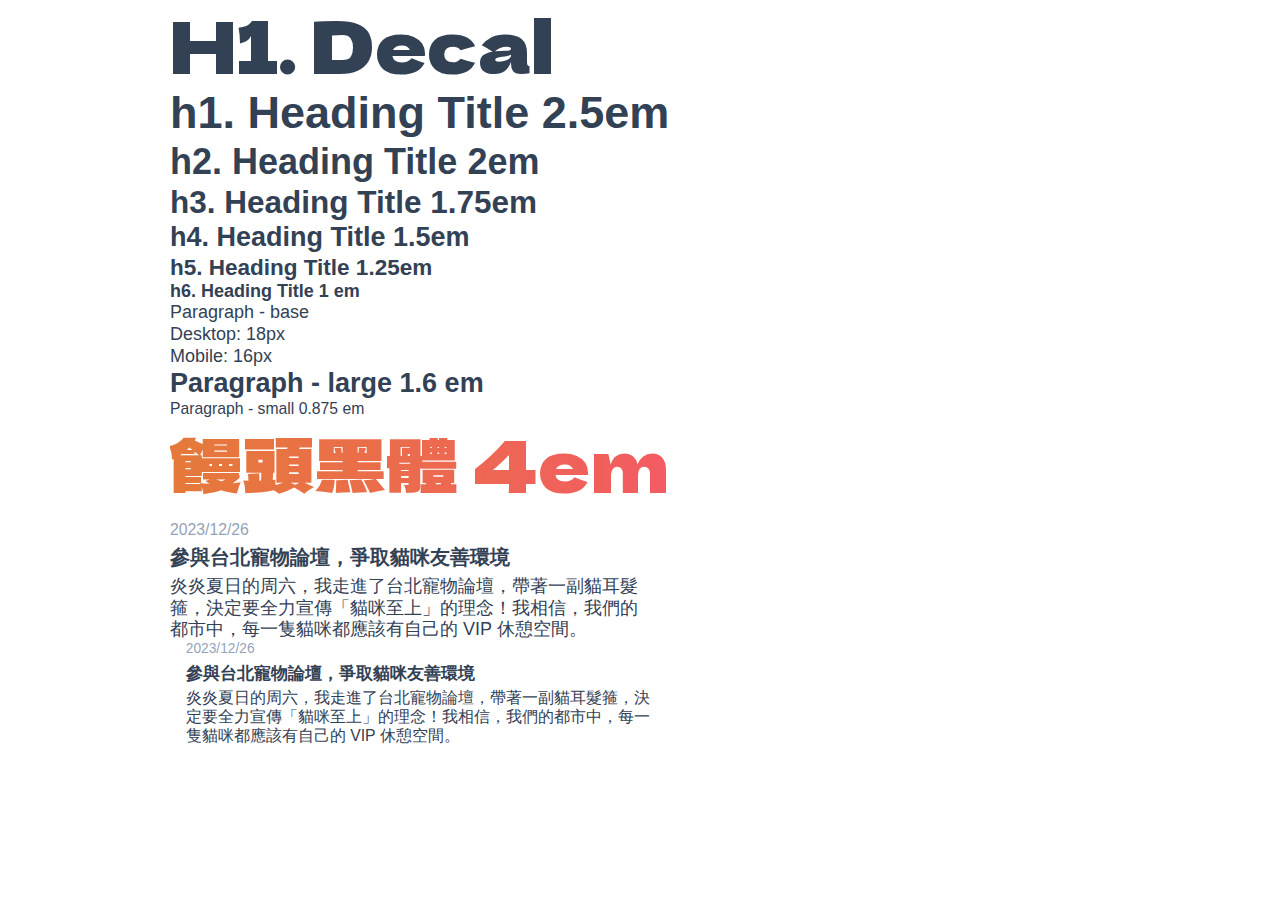
==== styleguide.html @ 25cd07de "init (webflow)" ====
<!DOCTYPE html><!--  This site was created in Webflow. https://www.webflow.com  -->
<!--  Last Published: Sun Nov 19 2023 15:26:25 GMT+0000 (Coordinated Universal Time)  -->
<html data-wf-page="654d9f0ff9b1f4760e8cc89a" data-wf-site="654d9c58f443499d9c1c55b9">
<head>
  <meta charset="utf-8">
  <title>StyleGuide</title>
  <meta content="StyleGuide" property="og:title">
  <meta content="StyleGuide" property="twitter:title">
  <meta content="width=device-width, initial-scale=1" name="viewport">
  <meta content="Webflow" name="generator">
  <link href="css/normalize.css" rel="stylesheet" type="text/css">
  <link href="css/webflow.css" rel="stylesheet" type="text/css">
  <link href="css/2023-thef2e-task-1.webflow.css" rel="stylesheet" type="text/css">
  <script type="text/javascript">!function(o,c){var n=c.documentElement,t=" w-mod-";n.className+=t+"js",("ontouchstart"in o||o.DocumentTouch&&c instanceof DocumentTouch)&&(n.className+=t+"touch")}(window,document);</script>
  <link href="images/favicon.ico" rel="shortcut icon" type="image/x-icon">
  <link href="images/webclip.png" rel="apple-touch-icon">
</head>
<body>
  <section>
    <div class="w-layout-blockcontainer w-container">
      <h1 class="decal">H1. Decal </h1>
      <h1>h1. Heading Title 2.5em</h1>
      <h2>h2. Heading Title 2em</h2>
      <h3>h3. Heading Title 1.75em</h3>
      <h4>h4. Heading Title 1.5em</h4>
      <h5>h5. Heading Title 1.25em</h5>
      <h6>h6. Heading Title 1 em</h6>
      <p>Paragraph - base<br>Desktop: 18px<br>Mobile: 16px</p>
      <p class="lg">Paragraph - large 1.6 em</p>
      <p class="sm">Paragraph - small 0.875 em</p>
      <p class="decal gradient--primary">饅頭黑體 4em</p>
      <div class="gradient--primary"></div>
    </div>
  </section>
  <section>
    <div class="w-layout-blockcontainer w-container">
      <div class="event_card"><img src="images/event.png" loading="lazy" sizes="(max-width: 648px) 100vw, 648px" srcset="images/event.png 500w, images/event.png 648w" alt="">
        <div class="event_card_content">
          <p class="event_card_date sm">2023/12/26</p>
          <p class="event_card_title">參與台北寵物論壇，爭取貓咪友善環境</p>
          <p>炎炎夏日的周六，我走進了台北寵物論壇，帶著一副貓耳髮箍，決定要全力宣傳「貓咪至上」的理念！我相信，我們的都市中，每一隻貓咪都應該有自己的 VIP 休憩空間。</p>
        </div>
      </div>
      <div class="event_card sm"><img src="images/event.png" loading="lazy" sizes="200px" srcset="images/event.png 500w, images/event.png 648w" alt="" class="event_card_img sm">
        <div class="event_card_content">
          <p class="event_card_date sm">2023/12/26</p>
          <p class="event_card_title">參與台北寵物論壇，爭取貓咪友善環境</p>
          <p>炎炎夏日的周六，我走進了台北寵物論壇，帶著一副貓耳髮箍，決定要全力宣傳「貓咪至上」的理念！我相信，我們的都市中，每一隻貓咪都應該有自己的 VIP 休憩空間。</p>
        </div>
      </div>
    </div>
  </section>
  <script src="https://d3e54v103j8qbb.cloudfront.net/js/jquery-3.5.1.min.dc5e7f18c8.js?site=654d9c58f443499d9c1c55b9" type="text/javascript" integrity="sha256-9/aliU8dGd2tb6OSsuzixeV4y/faTqgFtohetphbbj0=" crossorigin="anonymous"></script>
  <script src="js/webflow.js" type="text/javascript"></script>
</body>
</html>
---- css/webflow.css ----
@font-face {
  font-family: 'webflow-icons';
  src: url("[data-uri]") format('truetype');
  font-weight: normal;
  font-style: normal;
}
[class^="w-icon-"],
[class*=" w-icon-"] {
  /* use !important to prevent issues with browser extensions that change fonts */
  font-family: 'webflow-icons' !important;
  speak: none;
  font-style: normal;
  font-weight: normal;
  font-variant: normal;
  text-transform: none;
  line-height: 1;
  /* Better Font Rendering =========== */
  -webkit-font-smoothing: antialiased;
  -moz-osx-font-smoothing: grayscale;
}
.w-icon-slider-right:before {
  content: "\e600";
}
.w-icon-slider-left:before {
  content: "\e601";
}
.w-icon-nav-menu:before {
  content: "\e602";
}
.w-icon-arrow-down:before,
.w-icon-dropdown-toggle:before {
  content: "\e603";
}
.w-icon-file-upload-remove:before {
  content: "\e900";
}
.w-icon-file-upload-icon:before {
  content: "\e903";
}
* {
  -webkit-box-sizing: border-box;
  -moz-box-sizing: border-box;
  box-sizing: border-box;
}
html {
  height: 100%;
}
body {
  margin: 0;
  min-height: 100%;
  background-color: #fff;
  font-family: Arial, sans-serif;
  font-size: 14px;
  line-height: 20px;
  color: #333;
}
img {
  max-width: 100%;
  vertical-align: middle;
  display: inline-block;
}
html.w-mod-touch * {
  background-attachment: scroll !important;
}
.w-block {
  display: block;
}
.w-inline-block {
  max-width: 100%;
  display: inline-block;
}
.w-clearfix:before,
.w-clearfix:after {
  content: " ";
  display: table;
  grid-column-start: 1;
  grid-row-start: 1;
  grid-column-end: 2;
  grid-row-end: 2;
}
.w-clearfix:after {
  clear: both;
}
.w-hidden {
  display: none;
}
.w-button {
  display: inline-block;
  padding: 9px 15px;
  background-color: #3898EC;
  color: white;
  border: 0;
  line-height: inherit;
  text-decoration: none;
  cursor: pointer;
  border-radius: 0;
}
input.w-button {
  -webkit-appearance: button;
}
html[data-w-dynpage] [data-w-cloak] {
  color: transparent !important;
}
.w-webflow-badge,
.w-webflow-badge * {
  position: static;
  left: auto;
  top: auto;
  right: auto;
  bottom: auto;
  z-index: auto;
  display: block;
  visibility: visible;
  overflow: visible;
  overflow-x: visible;
  overflow-y: visible;
  box-sizing: border-box;
  width: auto;
  height: auto;
  max-height: none;
  max-width: none;
  min-height: 0;
  min-width: 0;
  margin: 0;
  padding: 0;
  float: none;
  clear: none;
  border: 0 none transparent;
  border-radius: 0;
  background: none;
  background-image: none;
  background-position: 0% 0%;
  background-size: auto auto;
  background-repeat: repeat;
  background-origin: padding-box;
  background-clip: border-box;
  background-attachment: scroll;
  background-color: transparent;
  box-shadow: none;
  opacity: 1;
  transform: none;
  transition: none;
  direction: ltr;
  font-family: inherit;
  font-weight: inherit;
  color: inherit;
  font-size: inherit;
  line-height: inherit;
  font-style: inherit;
  font-variant: inherit;
  text-align: inherit;
  letter-spacing: inherit;
  text-decoration: inherit;
  text-indent: 0;
  text-transform: inherit;
  list-style-type: disc;
  text-shadow: none;
  font-smoothing: auto;
  vertical-align: baseline;
  cursor: inherit;
  white-space: inherit;
  word-break: normal;
  word-spacing: normal;
  word-wrap: normal;
}
.w-webflow-badge {
  position: fixed !important;
  display: inline-block !important;
  visibility: visible !important;
  z-index: 2147483647 !important;
  top: auto !important;
  right: 12px !important;
  bottom: 12px !important;
  left: auto !important;
  color: #aaadb0 !important;
  background-color: #fff !important;
  border-radius: 3px !important;
  padding: 6px !important;
  font-size: 12px !important;
  opacity: 1 !important;
  line-height: 14px !important;
  text-decoration: none !important;
  transform: none !important;
  margin: 0 !important;
  width: auto !important;
  height: auto !important;
  overflow: visible !important;
  white-space: nowrap;
  box-shadow: 0 0 0 1px rgba(0, 0, 0, 0.1), 0px 1px 3px rgba(0, 0, 0, 0.1);
  cursor: pointer;
}
.w-webflow-badge > img {
  display: inline-block !important;
  visibility: visible !important;
  opacity: 1 !important;
  vertical-align: middle !important;
}
h1,
h2,
h3,
h4,
h5,
h6 {
  font-weight: bold;
  margin-bottom: 10px;
}
h1 {
  font-size: 38px;
  line-height: 44px;
  margin-top: 20px;
}
h2 {
  font-size: 32px;
  line-height: 36px;
  margin-top: 20px;
}
h3 {
  font-size: 24px;
  line-height: 30px;
  margin-top: 20px;
}
h4 {
  font-size: 18px;
  line-height: 24px;
  margin-top: 10px;
}
h5 {
  font-size: 14px;
  line-height: 20px;
  margin-top: 10px;
}
h6 {
  font-size: 12px;
  line-height: 18px;
  margin-top: 10px;
}
p {
  margin-top: 0;
  margin-bottom: 10px;
}
blockquote {
  margin: 0 0 10px 0;
  padding: 10px 20px;
  border-left: 5px solid #E2E2E2;
  font-size: 18px;
  line-height: 22px;
}
figure {
  margin: 0;
  margin-bottom: 10px;
}
figcaption {
  margin-top: 5px;
  text-align: center;
}
ul,
ol {
  margin-top: 0px;
  margin-bottom: 10px;
  padding-left: 40px;
}
.w-list-unstyled {
  padding-left: 0;
  list-style: none;
}
.w-embed:before,
.w-embed:after {
  content: " ";
  display: table;
  grid-column-start: 1;
  grid-row-start: 1;
  grid-column-end: 2;
  grid-row-end: 2;
}
.w-embed:after {
  clear: both;
}
.w-video {
  width: 100%;
  position: relative;
  padding: 0;
}
.w-video iframe,
.w-video object,
.w-video embed {
  position: absolute;
  top: 0;
  left: 0;
  width: 100%;
  height: 100%;
  border: none;
}
fieldset {
  padding: 0;
  margin: 0;
  border: 0;
}
button,
[type='button'],
[type='reset'] {
  border: 0;
  cursor: pointer;
  -webkit-appearance: button;
}
.w-form {
  margin: 0 0 15px;
}
.w-form-done {
  display: none;
  padding: 20px;
  text-align: center;
  background-color: #dddddd;
}
.w-form-fail {
  display: none;
  margin-top: 10px;
  padding: 10px;
  background-color: #ffdede;
}
label {
  display: block;
  margin-bottom: 5px;
  font-weight: bold;
}
.w-input,
.w-select {
  display: block;
  width: 100%;
  height: 38px;
  padding: 8px 12px;
  margin-bottom: 10px;
  font-size: 14px;
  line-height: 1.42857143;
  color: #333333;
  vertical-align: middle;
  background-color: #ffffff;
  border: 1px solid #cccccc;
}
.w-input:-moz-placeholder,
.w-select:-moz-placeholder {
  color: #999;
}
.w-input::-moz-placeholder,
.w-select::-moz-placeholder {
  color: #999;
  opacity: 1;
}
.w-input::-webkit-input-placeholder,
.w-select::-webkit-input-placeholder {
  color: #999;
}
.w-input:focus,
.w-select:focus {
  border-color: #3898EC;
  outline: 0;
}
.w-input[disabled],
.w-select[disabled],
.w-input[readonly],
.w-select[readonly],
fieldset[disabled] .w-input,
fieldset[disabled] .w-select {
  cursor: not-allowed;
}
.w-input[disabled]:not(.w-input-disabled),
.w-select[disabled]:not(.w-input-disabled),
.w-input[readonly],
.w-select[readonly],
fieldset[disabled]:not(.w-input-disabled) .w-input,
fieldset[disabled]:not(.w-input-disabled) .w-select {
  background-color: #eeeeee;
}
textarea.w-input,
textarea.w-select {
  height: auto;
}
.w-select {
  background-color: #f3f3f3;
}
.w-select[multiple] {
  height: auto;
}
.w-form-label {
  display: inline-block;
  cursor: pointer;
  font-weight: normal;
  margin-bottom: 0px;
}
.w-radio {
  display: block;
  margin-bottom: 5px;
  padding-left: 20px;
}
.w-radio:before,
.w-radio:after {
  content: " ";
  display: table;
  grid-column-start: 1;
  grid-row-start: 1;
  grid-column-end: 2;
  grid-row-end: 2;
}
.w-radio:after {
  clear: both;
}
.w-radio-input {
  margin: 4px 0 0;
  line-height: normal;
  float: left;
  margin-left: -20px;
}
.w-radio-input {
  margin-top: 3px;
}
.w-file-upload {
  display: block;
  margin-bottom: 10px;
}
.w-file-upload-input {
  width: 0.1px;
  height: 0.1px;
  opacity: 0;
  overflow: hidden;
  position: absolute;
  z-index: -100;
}
.w-file-upload-default,
.w-file-upload-uploading,
.w-file-upload-success {
  display: inline-block;
  color: #333333;
}
.w-file-upload-error {
  display: block;
  margin-top: 10px;
}
.w-file-upload-default.w-hidden,
.w-file-upload-uploading.w-hidden,
.w-file-upload-error.w-hidden,
.w-file-upload-success.w-hidden {
  display: none;
}
.w-file-upload-uploading-btn {
  display: flex;
  font-size: 14px;
  font-weight: normal;
  cursor: pointer;
  margin: 0;
  padding: 8px 12px;
  border: 1px solid #cccccc;
  background-color: #fafafa;
}
.w-file-upload-file {
  display: flex;
  flex-grow: 1;
  justify-content: space-between;
  margin: 0;
  padding: 8px 9px 8px 11px;
  border: 1px solid #cccccc;
  background-color: #fafafa;
}
.w-file-upload-file-name {
  font-size: 14px;
  font-weight: normal;
  display: block;
}
.w-file-remove-link {
  margin-top: 3px;
  margin-left: 10px;
  width: auto;
  height: auto;
  padding: 3px;
  display: block;
  cursor: pointer;
}
.w-icon-file-upload-remove {
  margin: auto;
  font-size: 10px;
}
.w-file-upload-error-msg {
  display: inline-block;
  color: #ea384c;
  padding: 2px 0;
}
.w-file-upload-info {
  display: inline-block;
  line-height: 38px;
  padding: 0 12px;
}
.w-file-upload-label {
  display: inline-block;
  font-size: 14px;
  font-weight: normal;
  cursor: pointer;
  margin: 0;
  padding: 8px 12px;
  border: 1px solid #cccccc;
  background-color: #fafafa;
}
.w-icon-file-upload-icon,
.w-icon-file-upload-uploading {
  display: inline-block;
  margin-right: 8px;
  width: 20px;
}
.w-icon-file-upload-uploading {
  height: 20px;
}
.w-container {
  margin-left: auto;
  margin-right: auto;
  max-width: 940px;
}
.w-container:before,
.w-container:after {
  content: " ";
  display: table;
  grid-column-start: 1;
  grid-row-start: 1;
  grid-column-end: 2;
  grid-row-end: 2;
}
.w-container:after {
  clear: both;
}
.w-container .w-row {
  margin-left: -10px;
  margin-right: -10px;
}
.w-row:before,
.w-row:after {
  content: " ";
  display: table;
  grid-column-start: 1;
  grid-row-start: 1;
  grid-column-end: 2;
  grid-row-end: 2;
}
.w-row:after {
  clear: both;
}
.w-row .w-row {
  margin-left: 0;
  margin-right: 0;
}
.w-col {
  position: relative;
  float: left;
  width: 100%;
  min-height: 1px;
  padding-left: 10px;
  padding-right: 10px;
}
.w-col .w-col {
  padding-left: 0;
  padding-right: 0;
}
.w-col-1 {
  width: 8.33333333%;
}
.w-col-2 {
  width: 16.66666667%;
}
.w-col-3 {
  width: 25%;
}
.w-col-4 {
  width: 33.33333333%;
}
.w-col-5 {
  width: 41.66666667%;
}
.w-col-6 {
  width: 50%;
}
.w-col-7 {
  width: 58.33333333%;
}
.w-col-8 {
  width: 66.66666667%;
}
.w-col-9 {
  width: 75%;
}
.w-col-10 {
  width: 83.33333333%;
}
.w-col-11 {
  width: 91.66666667%;
}
.w-col-12 {
  width: 100%;
}
.w-hidden-main {
  display: none !important;
}
@media screen and (max-width: 991px) {
  .w-container {
    max-width: 728px;
  }
  .w-hidden-main {
    display: inherit !important;
  }
  .w-hidden-medium {
    display: none !important;
  }
  .w-col-medium-1 {
    width: 8.33333333%;
  }
  .w-col-medium-2 {
    width: 16.66666667%;
  }
  .w-col-medium-3 {
    width: 25%;
  }
  .w-col-medium-4 {
    width: 33.33333333%;
  }
  .w-col-medium-5 {
    width: 41.66666667%;
  }
  .w-col-medium-6 {
    width: 50%;
  }
  .w-col-medium-7 {
    width: 58.33333333%;
  }
  .w-col-medium-8 {
    width: 66.66666667%;
  }
  .w-col-medium-9 {
    width: 75%;
  }
  .w-col-medium-10 {
    width: 83.33333333%;
  }
  .w-col-medium-11 {
    width: 91.66666667%;
  }
  .w-col-medium-12 {
    width: 100%;
  }
  .w-col-stack {
    width: 100%;
    left: auto;
    right: auto;
  }
}
@media screen and (max-width: 767px) {
  .w-hidden-main {
    display: inherit !important;
  }
  .w-hidden-medium {
    display: inherit !important;
  }
  .w-hidden-small {
    display: none !important;
  }
  .w-row,
  .w-container .w-row {
    margin-left: 0;
    margin-right: 0;
  }
  .w-col {
    width: 100%;
    left: auto;
    right: auto;
  }
  .w-col-small-1 {
    width: 8.33333333%;
  }
  .w-col-small-2 {
    width: 16.66666667%;
  }
  .w-col-small-3 {
    width: 25%;
  }
  .w-col-small-4 {
    width: 33.33333333%;
  }
  .w-col-small-5 {
    width: 41.66666667%;
  }
  .w-col-small-6 {
    width: 50%;
  }
  .w-col-small-7 {
    width: 58.33333333%;
  }
  .w-col-small-8 {
    width: 66.66666667%;
  }
  .w-col-small-9 {
    width: 75%;
  }
  .w-col-small-10 {
    width: 83.33333333%;
  }
  .w-col-small-11 {
    width: 91.66666667%;
  }
  .w-col-small-12 {
    width: 100%;
  }
}
@media screen and (max-width: 479px) {
  .w-container {
    max-width: none;
  }
  .w-hidden-main {
    display: inherit !important;
  }
  .w-hidden-medium {
    display: inherit !important;
  }
  .w-hidden-small {
    display: inherit !important;
  }
  .w-hidden-tiny {
    display: none !important;
  }
  .w-col {
    width: 100%;
  }
  .w-col-tiny-1 {
    width: 8.33333333%;
  }
  .w-col-tiny-2 {
    width: 16.66666667%;
  }
  .w-col-tiny-3 {
    width: 25%;
  }
  .w-col-tiny-4 {
    width: 33.33333333%;
  }
  .w-col-tiny-5 {
    width: 41.66666667%;
  }
  .w-col-tiny-6 {
    width: 50%;
  }
  .w-col-tiny-7 {
    width: 58.33333333%;
  }
  .w-col-tiny-8 {
    width: 66.66666667%;
  }
  .w-col-tiny-9 {
    width: 75%;
  }
  .w-col-tiny-10 {
    width: 83.33333333%;
  }
  .w-col-tiny-11 {
    width: 91.66666667%;
  }
  .w-col-tiny-12 {
    width: 100%;
  }
}
.w-widget {
  position: relative;
}
.w-widget-map {
  width: 100%;
  height: 400px;
}
.w-widget-map label {
  width: auto;
  display: inline;
}
.w-widget-map img {
  max-width: inherit;
}
.w-widget-map .gm-style-iw {
  text-align: center;
}
.w-widget-map .gm-style-iw > button {
  display: none !important;
}
.w-widget-twitter {
  overflow: hidden;
}
.w-widget-twitter-count-shim {
  display: inline-block;
  vertical-align: top;
  position: relative;
  width: 28px;
  height: 20px;
  text-align: center;
  background: white;
  border: #758696 solid 1px;
  border-radius: 3px;
}
.w-widget-twitter-count-shim * {
  pointer-events: none;
  -webkit-user-select: none;
  -moz-user-select: none;
  -ms-user-select: none;
  user-select: none;
}
.w-widget-twitter-count-shim .w-widget-twitter-count-inner {
  position: relative;
  font-size: 15px;
  line-height: 12px;
  text-align: center;
  color: #999;
  font-family: serif;
}
.w-widget-twitter-count-shim .w-widget-twitter-count-clear {
  position: relative;
  display: block;
}
.w-widget-twitter-count-shim.w--large {
  width: 36px;
  height: 28px;
}
.w-widget-twitter-count-shim.w--large .w-widget-twitter-count-inner {
  font-size: 18px;
  line-height: 18px;
}
.w-widget-twitter-count-shim:not(.w--vertical) {
  margin-left: 5px;
  margin-right: 8px;
}
.w-widget-twitter-count-shim:not(.w--vertical).w--large {
  margin-left: 6px;
}
.w-widget-twitter-count-shim:not(.w--vertical):before,
.w-widget-twitter-count-shim:not(.w--vertical):after {
  top: 50%;
  left: 0;
  border: solid transparent;
  content: ' ';
  height: 0;
  width: 0;
  position: absolute;
  pointer-events: none;
}
.w-widget-twitter-count-shim:not(.w--vertical):before {
  border-color: rgba(117, 134, 150, 0);
  border-right-color: #5d6c7b;
  border-width: 4px;
  margin-left: -9px;
  margin-top: -4px;
}
.w-widget-twitter-count-shim:not(.w--vertical).w--large:before {
  border-width: 5px;
  margin-left: -10px;
  margin-top: -5px;
}
.w-widget-twitter-count-shim:not(.w--vertical):after {
  border-color: rgba(255, 255, 255, 0);
  border-right-color: white;
  border-width: 4px;
  margin-left: -8px;
  margin-top: -4px;
}
.w-widget-twitter-count-shim:not(.w--vertical).w--large:after {
  border-width: 5px;
  margin-left: -9px;
  margin-top: -5px;
}
.w-widget-twitter-count-shim.w--vertical {
  width: 61px;
  height: 33px;
  margin-bottom: 8px;
}
.w-widget-twitter-count-shim.w--vertical:before,
.w-widget-twitter-count-shim.w--vertical:after {
  top: 100%;
  left: 50%;
  border: solid transparent;
  content: ' ';
  height: 0;
  width: 0;
  position: absolute;
  pointer-events: none;
}
.w-widget-twitter-count-shim.w--vertical:before {
  border-color: rgba(117, 134, 150, 0);
  border-top-color: #5d6c7b;
  border-width: 5px;
  margin-left: -5px;
}
.w-widget-twitter-count-shim.w--vertical:after {
  border-color: rgba(255, 255, 255, 0);
  border-top-color: white;
  border-width: 4px;
  margin-left: -4px;
}
.w-widget-twitter-count-shim.w--vertical .w-widget-twitter-count-inner {
  font-size: 18px;
  line-height: 22px;
}
.w-widget-twitter-count-shim.w--vertical.w--large {
  width: 76px;
}
.w-background-video {
  position: relative;
  overflow: hidden;
  height: 500px;
  color: white;
}
.w-background-video > video {
  background-size: cover;
  background-position: 50% 50%;
  position: absolute;
  margin: auto;
  width: 100%;
  height: 100%;
  right: -100%;
  bottom: -100%;
  top: -100%;
  left: -100%;
  object-fit: cover;
  z-index: -100;
}
.w-background-video > video::-webkit-media-controls-start-playback-button {
  display: none !important;
  -webkit-appearance: none;
}
.w-background-video--control {
  position: absolute;
  bottom: 1em;
  right: 1em;
  background-color: transparent;
  padding: 0;
}
.w-background-video--control > [hidden] {
  display: none !important;
}
.w-slider {
  position: relative;
  height: 300px;
  text-align: center;
  background: #dddddd;
  clear: both;
  -webkit-tap-highlight-color: rgba(0, 0, 0, 0);
  tap-highlight-color: rgba(0, 0, 0, 0);
}
.w-slider-mask {
  position: relative;
  display: block;
  overflow: hidden;
  z-index: 1;
  left: 0;
  right: 0;
  height: 100%;
  white-space: nowrap;
}
.w-slide {
  position: relative;
  display: inline-block;
  vertical-align: top;
  width: 100%;
  height: 100%;
  white-space: normal;
  text-align: left;
}
.w-slider-nav {
  position: absolute;
  z-index: 2;
  top: auto;
  right: 0;
  bottom: 0;
  left: 0;
  margin: auto;
  padding-top: 10px;
  height: 40px;
  text-align: center;
  -webkit-tap-highlight-color: rgba(0, 0, 0, 0);
  tap-highlight-color: rgba(0, 0, 0, 0);
}
.w-slider-nav.w-round > div {
  border-radius: 100%;
}
.w-slider-nav.w-num > div {
  width: auto;
  height: auto;
  padding: 0.2em 0.5em;
  font-size: inherit;
  line-height: inherit;
}
.w-slider-nav.w-shadow > div {
  box-shadow: 0 0 3px rgba(51, 51, 51, 0.4);
}
.w-slider-nav-invert {
  color: #fff;
}
.w-slider-nav-invert > div {
  background-color: rgba(34, 34, 34, 0.4);
}
.w-slider-nav-invert > div.w-active {
  background-color: #222;
}
.w-slider-dot {
  position: relative;
  display: inline-block;
  width: 1em;
  height: 1em;
  background-color: rgba(255, 255, 255, 0.4);
  cursor: pointer;
  margin: 0 3px 0.5em;
  transition: background-color 100ms, color 100ms;
}
.w-slider-dot.w-active {
  background-color: #fff;
}
.w-slider-dot:focus {
  outline: none;
  box-shadow: 0px 0px 0px 2px #fff;
}
.w-slider-dot:focus.w-active {
  box-shadow: none;
}
.w-slider-arrow-left,
.w-slider-arrow-right {
  position: absolute;
  width: 80px;
  top: 0;
  right: 0;
  bottom: 0;
  left: 0;
  margin: auto;
  cursor: pointer;
  overflow: hidden;
  color: white;
  font-size: 40px;
  -webkit-tap-highlight-color: rgba(0, 0, 0, 0);
  tap-highlight-color: rgba(0, 0, 0, 0);
  -webkit-user-select: none;
  -moz-user-select: none;
  -ms-user-select: none;
  user-select: none;
}
.w-slider-arrow-left [class^='w-icon-'],
.w-slider-arrow-right [class^='w-icon-'],
.w-slider-arrow-left [class*=' w-icon-'],
.w-slider-arrow-right [class*=' w-icon-'] {
  position: absolute;
}
.w-slider-arrow-left:focus,
.w-slider-arrow-right:focus {
  outline: 0;
}
.w-slider-arrow-left {
  z-index: 3;
  right: auto;
}
.w-slider-arrow-right {
  z-index: 4;
  left: auto;
}
.w-icon-slider-left,
.w-icon-slider-right {
  top: 0;
  right: 0;
  bottom: 0;
  left: 0;
  margin: auto;
  width: 1em;
  height: 1em;
}
.w-slider-aria-label {
  border: 0;
  clip: rect(0 0 0 0);
  height: 1px;
  margin: -1px;
  overflow: hidden;
  padding: 0;
  position: absolute;
  width: 1px;
}
.w-slider-force-show {
  display: block !important;
}
.w-dropdown {
  display: inline-block;
  position: relative;
  text-align: left;
  margin-left: auto;
  margin-right: auto;
  z-index: 900;
}
.w-dropdown-btn,
.w-dropdown-toggle,
.w-dropdown-link {
  position: relative;
  vertical-align: top;
  text-decoration: none;
  color: #222222;
  padding: 20px;
  text-align: left;
  margin-left: auto;
  margin-right: auto;
  white-space: nowrap;
}
.w-dropdown-toggle {
  -webkit-user-select: none;
  -moz-user-select: none;
  -ms-user-select: none;
  user-select: none;
  display: inline-block;
  cursor: pointer;
  padding-right: 40px;
}
.w-dropdown-toggle:focus {
  outline: 0;
}
.w-icon-dropdown-toggle {
  position: absolute;
  top: 0;
  right: 0;
  bottom: 0;
  margin: auto;
  margin-right: 20px;
  width: 1em;
  height: 1em;
}
.w-dropdown-list {
  position: absolute;
  background: #dddddd;
  display: none;
  min-width: 100%;
}
.w-dropdown-list.w--open {
  display: block;
}
.w-dropdown-link {
  padding: 10px 20px;
  display: block;
  color: #222222;
}
.w-dropdown-link.w--current {
  color: #0082f3;
}
.w-dropdown-link:focus {
  outline: 0;
}
@media screen and (max-width: 767px) {
  .w-nav-brand {
    padding-left: 10px;
  }
}
/**
 * ## Note
 * Safari (on both iOS and OS X) does not handle viewport units (vh, vw) well.
 * For example percentage units do not work on descendants of elements that
 * have any dimensions expressed in viewport units. It also doesn’t handle them at
 * all in `calc()`.
 */
/**
 * Wrapper around all lightbox elements
 *
 * 1. Since the lightbox can receive focus, IE also gives it an outline.
 * 2. Fixes flickering on Chrome when a transition is in progress
 *    underneath the lightbox.
 */
.w-lightbox-backdrop {
  cursor: auto;
  font-style: normal;
  letter-spacing: normal;
  list-style: disc;
  text-indent: 0;
  text-shadow: none;
  text-transform: none;
  visibility: visible;
  white-space: normal;
  word-break: normal;
  word-spacing: normal;
  word-wrap: normal;
  position: fixed;
  top: 0;
  right: 0;
  bottom: 0;
  left: 0;
  color: #fff;
  font-family: "Helvetica Neue", Helvetica, Ubuntu, "Segoe UI", Verdana, sans-serif;
  font-size: 17px;
  line-height: 1.2;
  font-weight: 300;
  text-align: center;
  background: rgba(0, 0, 0, 0.9);
  z-index: 2000;
  outline: 0;
  /* 1 */
  opacity: 0;
  -webkit-user-select: none;
  -moz-user-select: none;
  -webkit-tap-highlight-color: transparent;
  -webkit-transform: translate(0, 0);
  /* 2 */
}
/**
 * Neat trick to bind the rubberband effect to our canvas instead of the whole
 * document on iOS. It also prevents a bug that causes the document underneath to scroll.
 */
.w-lightbox-backdrop,
.w-lightbox-container {
  height: 100%;
  overflow: auto;
  -webkit-overflow-scrolling: touch;
}
.w-lightbox-content {
  position: relative;
  height: 100vh;
  overflow: hidden;
}
.w-lightbox-view {
  position: absolute;
  width: 100vw;
  height: 100vh;
  opacity: 0;
}
.w-lightbox-view:before {
  content: "";
  height: 100vh;
}
/* .w-lightbox-content */
.w-lightbox-group,
.w-lightbox-group .w-lightbox-view,
.w-lightbox-group .w-lightbox-view:before {
  height: 86vh;
}
.w-lightbox-frame,
.w-lightbox-view:before {
  display: inline-block;
  vertical-align: middle;
}
/*
 * 1. Remove default margin set by user-agent on the <figure> element.
 */
.w-lightbox-figure {
  position: relative;
  margin: 0;
  /* 1 */
}
.w-lightbox-group .w-lightbox-figure {
  cursor: pointer;
}
/**
 * IE adds image dimensions as width and height attributes on the IMG tag,
 * but we need both width and height to be set to auto to enable scaling.
 */
.w-lightbox-img {
  width: auto;
  height: auto;
  max-width: none;
}
/**
 * 1. Reset if style is set by user on "All Images"
 */
.w-lightbox-image {
  display: block;
  float: none;
  /* 1 */
  max-width: 100vw;
  max-height: 100vh;
}
.w-lightbox-group .w-lightbox-image {
  max-height: 86vh;
}
.w-lightbox-caption {
  position: absolute;
  right: 0;
  bottom: 0;
  left: 0;
  padding: 0.5em 1em;
  background: rgba(0, 0, 0, 0.4);
  text-align: left;
  text-overflow: ellipsis;
  white-space: nowrap;
  overflow: hidden;
}
.w-lightbox-embed {
  position: absolute;
  top: 0;
  right: 0;
  bottom: 0;
  left: 0;
  width: 100%;
  height: 100%;
}
.w-lightbox-control {
  position: absolute;
  top: 0;
  width: 4em;
  background-size: 24px;
  background-repeat: no-repeat;
  background-position: center;
  cursor: pointer;
  -webkit-transition: all 0.3s;
  transition: all 0.3s;
}
.w-lightbox-left {
  display: none;
  bottom: 0;
  left: 0;
  /* <svg xmlns="http://www.w3.org/2000/svg" viewBox="-20 0 24 40" width="24" height="40"><g transform="rotate(45)"><path d="m0 0h5v23h23v5h-28z" opacity=".4"/><path d="m1 1h3v23h23v3h-26z" fill="#fff"/></g></svg> */
  background-image: url("[data-uri]");
}
.w-lightbox-right {
  display: none;
  right: 0;
  bottom: 0;
  /* <svg xmlns="http://www.w3.org/2000/svg" viewBox="-4 0 24 40" width="24" height="40"><g transform="rotate(45)"><path d="m0-0h28v28h-5v-23h-23z" opacity=".4"/><path d="m1 1h26v26h-3v-23h-23z" fill="#fff"/></g></svg> */
  background-image: url("[data-uri]");
}
/*
 * Without specifying the with and height inside the SVG, all versions of IE render the icon too small.
 * The bug does not seem to manifest itself if the elements are tall enough such as the above arrows.
 * (http://stackoverflow.com/questions/16092114/background-size-differs-in-internet-explorer)
 */
.w-lightbox-close {
  right: 0;
  height: 2.6em;
  /* <svg xmlns="http://www.w3.org/2000/svg" viewBox="-4 0 18 17" width="18" height="17"><g transform="rotate(45)"><path d="m0 0h7v-7h5v7h7v5h-7v7h-5v-7h-7z" opacity=".4"/><path d="m1 1h7v-7h3v7h7v3h-7v7h-3v-7h-7z" fill="#fff"/></g></svg> */
  background-image: url("[data-uri]");
  background-size: 18px;
}
/**
 * 1. All IE versions add extra space at the bottom without this.
 */
.w-lightbox-strip {
  position: absolute;
  bottom: 0;
  left: 0;
  right: 0;
  padding: 0 1vh;
  line-height: 0;
  /* 1 */
  white-space: nowrap;
  overflow-x: auto;
  overflow-y: hidden;
}
/*
 * 1. We use content-box to avoid having to do `width: calc(10vh + 2vw)`
 *    which doesn’t work in Safari anyway.
 * 2. Chrome renders images pixelated when switching to GPU. Making sure
 *    the parent is also rendered on the GPU (by setting translate3d for
 *    example) fixes this behavior.
 */
.w-lightbox-item {
  display: inline-block;
  width: 10vh;
  padding: 2vh 1vh;
  box-sizing: content-box;
  /* 1 */
  cursor: pointer;
  -webkit-transform: translate3d(0, 0, 0);
  /* 2 */
}
.w-lightbox-active {
  opacity: 0.3;
}
.w-lightbox-thumbnail {
  position: relative;
  height: 10vh;
  background: #222;
  overflow: hidden;
}
.w-lightbox-thumbnail-image {
  position: absolute;
  top: 0;
  left: 0;
}
.w-lightbox-thumbnail .w-lightbox-tall {
  top: 50%;
  width: 100%;
  -webkit-transform: translate(0, -50%);
  transform: translate(0, -50%);
}
.w-lightbox-thumbnail .w-lightbox-wide {
  left: 50%;
  height: 100%;
  -webkit-transform: translate(-50%, 0);
  transform: translate(-50%, 0);
}
/*
 * Spinner
 *
 * Absolute pixel values are used to avoid rounding errors that would cause
 * the white spinning element to be misaligned with the track.
 */
.w-lightbox-spinner {
  position: absolute;
  top: 50%;
  left: 50%;
  box-sizing: border-box;
  width: 40px;
  height: 40px;
  margin-top: -20px;
  margin-left: -20px;
  border: 5px solid rgba(0, 0, 0, 0.4);
  border-radius: 50%;
  -webkit-animation: spin 0.8s infinite linear;
  animation: spin 0.8s infinite linear;
}
.w-lightbox-spinner:after {
  content: "";
  position: absolute;
  top: -4px;
  right: -4px;
  bottom: -4px;
  left: -4px;
  border: 3px solid transparent;
  border-bottom-color: #fff;
  border-radius: 50%;
}
/*
 * Utility classes
 */
.w-lightbox-hide {
  display: none;
}
.w-lightbox-noscroll {
  overflow: hidden;
}
@media (min-width: 768px) {
  .w-lightbox-content {
    height: 96vh;
    margin-top: 2vh;
  }
  .w-lightbox-view,
  .w-lightbox-view:before {
    height: 96vh;
  }
  /* .w-lightbox-content */
  .w-lightbox-group,
  .w-lightbox-group .w-lightbox-view,
  .w-lightbox-group .w-lightbox-view:before {
    height: 84vh;
  }
  .w-lightbox-image {
    max-width: 96vw;
    max-height: 96vh;
  }
  .w-lightbox-group .w-lightbox-image {
    max-width: 82.3vw;
    max-height: 84vh;
  }
  .w-lightbox-left,
  .w-lightbox-right {
    display: block;
    opacity: 0.5;
  }
  .w-lightbox-close {
    opacity: 0.8;
  }
  .w-lightbox-control:hover {
    opacity: 1;
  }
}
.w-lightbox-inactive,
.w-lightbox-inactive:hover {
  opacity: 0;
}
.w-richtext:before,
.w-richtext:after {
  content: " ";
  display: table;
  grid-column-start: 1;
  grid-row-start: 1;
  grid-column-end: 2;
  grid-row-end: 2;
}
.w-richtext:after {
  clear: both;
}
.w-richtext[contenteditable="true"]:before,
.w-richtext[contenteditable="true"]:after {
  white-space: initial;
}
.w-richtext ol,
.w-richtext ul {
  overflow: hidden;
}
.w-richtext .w-richtext-figure-selected.w-richtext-figure-type-video div:after,
.w-richtext .w-richtext-figure-selected[data-rt-type="video"] div:after {
  outline: 2px solid #2895f7;
}
.w-richtext .w-richtext-figure-selected.w-richtext-figure-type-image div,
.w-richtext .w-richtext-figure-selected[data-rt-type="image"] div {
  outline: 2px solid #2895f7;
}
.w-richtext figure.w-richtext-figure-type-video > div:after,
.w-richtext figure[data-rt-type="video"] > div:after {
  content: '';
  position: absolute;
  display: none;
  left: 0;
  top: 0;
  right: 0;
  bottom: 0;
}
.w-richtext figure {
  position: relative;
  max-width: 60%;
}
.w-richtext figure > div:before {
  cursor: default!important;
}
.w-richtext figure img {
  width: 100%;
}
.w-richtext figure figcaption.w-richtext-figcaption-placeholder {
  opacity: 0.6;
}
.w-richtext figure div {
  /* fix incorrectly sized selection border in the data manager */
  font-size: 0px;
  color: transparent;
}
.w-richtext figure.w-richtext-figure-type-image,
.w-richtext figure[data-rt-type="image"] {
  display: table;
}
.w-richtext figure.w-richtext-figure-type-image > div,
.w-richtext figure[data-rt-type="image"] > div {
  display: inline-block;
}
.w-richtext figure.w-richtext-figure-type-image > figcaption,
.w-richtext figure[data-rt-type="image"] > figcaption {
  display: table-caption;
  caption-side: bottom;
}
.w-richtext figure.w-richtext-figure-type-video,
.w-richtext figure[data-rt-type="video"] {
  width: 60%;
  height: 0;
}
.w-richtext figure.w-richtext-figure-type-video iframe,
.w-richtext figure[data-rt-type="video"] iframe {
  position: absolute;
  top: 0;
  left: 0;
  width: 100%;
  height: 100%;
}
.w-richtext figure.w-richtext-figure-type-video > div,
.w-richtext figure[data-rt-type="video"] > div {
  width: 100%;
}
.w-richtext figure.w-richtext-align-center {
  margin-right: auto;
  margin-left: auto;
  clear: both;
}
.w-richtext figure.w-richtext-align-center.w-richtext-figure-type-image > div,
.w-richtext figure.w-richtext-align-center[data-rt-type="image"] > div {
  max-width: 100%;
}
.w-richtext figure.w-richtext-align-normal {
  clear: both;
}
.w-richtext figure.w-richtext-align-fullwidth {
  width: 100%;
  max-width: 100%;
  text-align: center;
  clear: both;
  display: block;
  margin-right: auto;
  margin-left: auto;
}
.w-richtext figure.w-richtext-align-fullwidth > div {
  display: inline-block;
  /* padding-bottom is used for aspect ratios in video figures
      we want the div to inherit that so hover/selection borders in the designer-canvas
      fit right*/
  padding-bottom: inherit;
}
.w-richtext figure.w-richtext-align-fullwidth > figcaption {
  display: block;
}
.w-richtext figure.w-richtext-align-floatleft {
  float: left;
  margin-right: 15px;
  clear: none;
}
.w-richtext figure.w-richtext-align-floatright {
  float: right;
  margin-left: 15px;
  clear: none;
}
.w-nav {
  position: relative;
  background: #dddddd;
  z-index: 1000;
}
.w-nav:before,
.w-nav:after {
  content: " ";
  display: table;
  grid-column-start: 1;
  grid-row-start: 1;
  grid-column-end: 2;
  grid-row-end: 2;
}
.w-nav:after {
  clear: both;
}
.w-nav-brand {
  position: relative;
  float: left;
  text-decoration: none;
  color: #333333;
}
.w-nav-link {
  position: relative;
  display: inline-block;
  vertical-align: top;
  text-decoration: none;
  color: #222222;
  padding: 20px;
  text-align: left;
  margin-left: auto;
  margin-right: auto;
}
.w-nav-link.w--current {
  color: #0082f3;
}
.w-nav-menu {
  position: relative;
  float: right;
}
[data-nav-menu-open] {
  display: block !important;
  position: absolute;
  top: 100%;
  left: 0;
  right: 0;
  background: #C8C8C8;
  text-align: center;
  overflow: visible;
  min-width: 200px;
}
.w--nav-link-open {
  display: block;
  position: relative;
}
.w-nav-overlay {
  position: absolute;
  overflow: hidden;
  display: none;
  top: 100%;
  left: 0;
  right: 0;
  width: 100%;
}
.w-nav-overlay [data-nav-menu-open] {
  top: 0;
}
.w-nav[data-animation="over-left"] .w-nav-overlay {
  width: auto;
}
.w-nav[data-animation="over-left"] .w-nav-overlay,
.w-nav[data-animation="over-left"] [data-nav-menu-open] {
  right: auto;
  z-index: 1;
  top: 0;
}
.w-nav[data-animation="over-right"] .w-nav-overlay {
  width: auto;
}
.w-nav[data-animation="over-right"] .w-nav-overlay,
.w-nav[data-animation="over-right"] [data-nav-menu-open] {
  left: auto;
  z-index: 1;
  top: 0;
}
.w-nav-button {
  position: relative;
  float: right;
  padding: 18px;
  font-size: 24px;
  display: none;
  cursor: pointer;
  -webkit-tap-highlight-color: rgba(0, 0, 0, 0);
  tap-highlight-color: rgba(0, 0, 0, 0);
  -webkit-user-select: none;
  -moz-user-select: none;
  -ms-user-select: none;
  user-select: none;
}
.w-nav-button:focus {
  outline: 0;
}
.w-nav-button.w--open {
  background-color: #C8C8C8;
  color: white;
}
.w-nav[data-collapse="all"] .w-nav-menu {
  display: none;
}
.w-nav[data-collapse="all"] .w-nav-button {
  display: block;
}
.w--nav-dropdown-open {
  display: block;
}
.w--nav-dropdown-toggle-open {
  display: block;
}
.w--nav-dropdown-list-open {
  position: static;
}
@media screen and (max-width: 991px) {
  .w-nav[data-collapse="medium"] .w-nav-menu {
    display: none;
  }
  .w-nav[data-collapse="medium"] .w-nav-button {
    display: block;
  }
}
@media screen and (max-width: 767px) {
  .w-nav[data-collapse="small"] .w-nav-menu {
    display: none;
  }
  .w-nav[data-collapse="small"] .w-nav-button {
    display: block;
  }
  .w-nav-brand {
    padding-left: 10px;
  }
}
@media screen and (max-width: 479px) {
  .w-nav[data-collapse="tiny"] .w-nav-menu {
    display: none;
  }
  .w-nav[data-collapse="tiny"] .w-nav-button {
    display: block;
  }
}
.w-tabs {
  position: relative;
}
.w-tabs:before,
.w-tabs:after {
  content: " ";
  display: table;
  grid-column-start: 1;
  grid-row-start: 1;
  grid-column-end: 2;
  grid-row-end: 2;
}
.w-tabs:after {
  clear: both;
}
.w-tab-menu {
  position: relative;
}
.w-tab-link {
  position: relative;
  display: inline-block;
  vertical-align: top;
  text-decoration: none;
  padding: 9px 30px;
  text-align: left;
  cursor: pointer;
  color: #222222;
  background-color: #dddddd;
}
.w-tab-link.w--current {
  background-color: #C8C8C8;
}
.w-tab-link:focus {
  outline: 0;
}
.w-tab-content {
  position: relative;
  display: block;
  overflow: hidden;
}
.w-tab-pane {
  position: relative;
  display: none;
}
.w--tab-active {
  display: block;
}
@media screen and (max-width: 479px) {
  .w-tab-link {
    display: block;
  }
}
.w-ix-emptyfix:after {
  content: "";
}
@keyframes spin {
  0% {
    transform: rotate(0deg);
  }
  100% {
    transform: rotate(360deg);
  }
}
.w-dyn-empty {
  padding: 10px;
  background-color: #dddddd;
}
.w-dyn-hide {
  display: none !important;
}
.w-dyn-bind-empty {
  display: none !important;
}
.w-condition-invisible {
  display: none !important;
}
.wf-layout-layout {
  display: grid;
}
---- css/2023-thef2e-task-1.webflow.css ----
:root {
  --text-primary: #334155;
  --gradient-from: #e5793b;
  --gradient-to: #ff4185;
  --theme-white: #fdfcfb;
  --theme-primary: #da7d4a;
  --theme-light: #f7ece1;
  --text-secondary: #94a3b8;
  --slate-100: #f1f5f9;
  --slate-200: #e2e8f0;
  --slate-500: #64748b;
  --slate-50: #f8fafc;
  --slate-300: #cbd5e1;
  --slate-400: #94a3b8;
  --slate-600: #475569;
  --slate-700: #334155;
  --slate-800: #1e293b;
  --slate-900: #0f172a;
  --font-desk: 18px;
  --font-mob: 16px;
}

.w-layout-vflex {
  flex-direction: column;
  align-items: flex-start;
  display: flex;
}

.w-layout-hflex {
  flex-direction: row;
  align-items: flex-start;
  display: flex;
}

.w-form-formradioinput--inputType-custom {
  width: 12px;
  height: 12px;
  border: 1px solid #ccc;
  border-radius: 50%;
}

.w-form-formradioinput--inputType-custom.w--redirected-focus {
  box-shadow: 0 0 3px 1px #3898ec;
}

.w-form-formradioinput--inputType-custom.w--redirected-checked {
  border-width: 4px;
  border-color: #3898ec;
}

.w-layout-blockcontainer {
  max-width: 940px;
  margin-left: auto;
  margin-right: auto;
  display: block;
}

@media screen and (max-width: 991px) {
  .w-layout-blockcontainer {
    max-width: 728px;
  }
}

@media screen and (max-width: 767px) {
  .w-layout-blockcontainer {
    max-width: none;
  }
}

body {
  color: var(--text-primary);
  font-family: Inter Variablefont Slnt Wght, sans-serif;
  font-size: 18px;
  line-height: 1.2em;
}

h1 {
  margin-top: 0;
  margin-bottom: 0;
  font-size: 2.5em;
  font-weight: 700;
  line-height: 1.2em;
}

h2 {
  margin-top: 0;
  margin-bottom: 0;
  font-size: 2em;
  font-weight: 700;
  line-height: 1.2em;
}

h3 {
  margin-top: 0;
  margin-bottom: 0;
  font-size: 1.75em;
  font-weight: 700;
  line-height: 1.2em;
}

h4 {
  margin-top: 0;
  margin-bottom: 0;
  font-size: 1.5em;
  font-weight: 700;
  line-height: 1.2em;
}

h5 {
  margin-top: 0;
  margin-bottom: 0;
  font-size: 1.25em;
  font-weight: 700;
  line-height: 1.2em;
}

h6 {
  margin-top: 0;
  margin-bottom: 0;
  font-size: 1em;
  font-weight: 700;
  line-height: 1.2em;
}

p {
  margin-bottom: 0;
}

a {
  color: var(--text-primary);
  text-decoration: none;
}

label {
  margin-bottom: 0;
  font-weight: 700;
  display: block;
}

.sm {
  font-size: .875em;
  line-height: 1.2em;
}

.sm.btn_text {
  word-break: keep-all;
  font-weight: 700;
}

.decal {
  font-family: Mantousans, sans-serif;
  font-size: 4em;
  font-weight: 400;
  line-height: 1.2em;
}

.decal.gradient--primary {
  -webkit-text-fill-color: transparent;
  -webkit-background-clip: text;
  background-clip: text;
}

.gradient--primary {
  background-image: linear-gradient(to right, var(--gradient-from) 1.54%, var(--gradient-to) 97.86%);
}

.hero_h1 {
  background-image: linear-gradient(to right, var(--gradient-from), var(--gradient-to));
  -webkit-text-fill-color: transparent;
  -webkit-background-clip: text;
  background-clip: text;
}

.hero_h1.decal {
  grid-column-gap: .5em;
  line-height: 1.1em;
  display: flex;
}

.hero_content {
  grid-row-gap: 1.5em;
  flex-direction: column;
  justify-content: center;
  align-items: center;
  padding-top: 1em;
  padding-bottom: 1em;
  display: flex;
}

.hero_info {
  grid-column-gap: .7em;
  grid-row-gap: .7em;
  justify-content: center;
  align-items: center;
  display: flex;
}

.hero_label {
  background-color: var(--text-primary);
  color: var(--theme-white);
  border-radius: .7em;
  padding: .5em .7em;
  font-size: 1.5em;
}

.hero_name {
  grid-column-gap: .7em;
  grid-row-gap: .7em;
  background-color: var(--theme-white);
  border-radius: .7em;
  align-items: center;
  padding: .5em .7em;
  display: flex;
  box-shadow: 0 4px 12px rgba(163, 180, 203, .2);
}

.hero_name.no_bg {
  box-shadow: none;
  background-color: rgba(253, 252, 251, 0);
}

.hero_num {
  width: 50px;
  height: 50px;
  background-image: linear-gradient(to right, var(--gradient-from), var(--gradient-to));
  color: var(--theme-white);
  border-radius: 100%;
  justify-content: center;
  align-items: center;
  margin-top: 0;
  margin-bottom: 0;
  display: flex;
}

.hero_num.gradient--primary {
  font-weight: 900;
}

.hero_name_text {
  color: var(--theme-primary);
  letter-spacing: -.05em;
}

.hero_img_container {
  width: 70vw;
  height: 45vw;
  max-width: 100%;
  min-height: 300px;
  min-width: 320px;
  justify-content: center;
  align-items: flex-end;
  margin-left: auto;
  margin-right: auto;
  display: flex;
  position: relative;
  overflow: hidden;
}

.hero_bg {
  width: 70%;
  height: 100%;
  background-image: linear-gradient(#f7ece1 7.72%, #e8e3fe 19.24%, #a0d2ff 66.04%);
  border-top-left-radius: 9999px;
  border-top-right-radius: 9999px;
  justify-content: center;
  align-items: flex-end;
  position: absolute;
  top: auto;
  bottom: -40%;
  left: auto;
  right: auto;
}

.hero_img {
  height: 90%;
  position: relative;
  bottom: -3px;
}

.marquee_container {
  width: 100%;
  background-color: var(--theme-primary);
  padding: 10px;
  display: flex;
  position: relative;
  overflow: hidden;
}

.marquee_text {
  color: var(--theme-white);
  white-space: nowrap;
  font-family: Mantousans, sans-serif;
  font-size: 3.5em;
  line-height: 1em;
}

.marquee_text_container {
  grid-column-gap: 1.3em;
  display: flex;
  position: relative;
}

.section {
  overflow: hidden;
}

.advocate_section {
  background-color: var(--theme-light);
  padding-top: 5.8em;
  padding-bottom: 5.8em;
}

.advocate_content {
  width: 100%;
  grid-column-gap: 1.3em;
  background-color: var(--theme-white);
  border-radius: 1.8em;
  justify-content: flex-start;
  align-items: center;
  margin-left: auto;
  margin-right: auto;
  display: flex;
  position: relative;
  overflow: hidden;
}

.adocate_info {
  max-width: 50%;
  grid-column-gap: 1.8em;
  grid-row-gap: 1.8em;
  flex-direction: column;
  align-items: center;
  padding: 3.5em 2.2em 3.6em;
  display: flex;
}

.advocate_image {
  width: 100%;
  aspect-ratio: auto;
  justify-content: center;
  align-items: center;
  display: flex;
}

.gradient--primary-copy {
  background-image: linear-gradient(to right, var(--gradient-from) 1.54%, var(--gradient-to) 97.86%);
}

.decal-copy {
  font-family: Mantousans, sans-serif;
  font-size: 4em;
  font-weight: 400;
  line-height: 1.2em;
}

.lg {
  font-size: 1.5em;
  font-weight: 700;
  line-height: 1.2em;
}

.advocate_img {
  height: 100%;
  max-width: 50%;
  object-fit: cover;
  object-position: 50% 0%;
  position: absolute;
  top: 0%;
  bottom: 0%;
  left: auto;
  right: 0%;
}

.advocate_heading {
  text-align: center;
  font-size: 3.5em;
}

.advocate_container {
  width: 100%;
  max-width: 1000px;
}

.advocate_label {
  background-color: var(--text-primary);
  color: var(--theme-white);
  text-align: center;
  text-transform: uppercase;
  border-radius: .4em;
  padding: .5em .7em;
}

.section_title {
  grid-column-gap: 1em;
  grid-row-gap: 1em;
  flex-direction: column;
  justify-content: center;
  align-items: center;
  display: flex;
}

.container {
  width: 100%;
  max-width: 1000px;
  margin-left: auto;
  margin-right: auto;
}

.container.px-1 {
  padding-left: 1em;
  padding-right: 1em;
}

.event__wrap {
  grid-column-gap: 1.3em;
  grid-row-gap: 16px;
  grid-template-rows: auto;
  grid-template-columns: 1fr 1fr;
  grid-auto-columns: 1fr;
  margin-top: 3.5em;
  display: grid;
}

.event__wrap.hidden {
  display: none;
}

.event_card {
  width: 100%;
  max-width: 480px;
  grid-row-gap: .9em;
  cursor: pointer;
  flex-direction: column;
  display: flex;
}

.event_card.sm {
  grid-column-gap: 1em;
  flex-direction: row;
  display: flex;
}

.event_card.button_wrap {
  justify-content: center;
  align-items: center;
}

.event_card_date.sm {
  color: var(--text-secondary);
}

.event_card_date.sm.mt-1 {
  margin-top: 1em;
}

.event_card_title {
  font-size: 1.1em;
  font-weight: 700;
}

.event_card_content {
  grid-row-gap: .4em;
  flex-direction: column;
  display: flex;
}

.event_section {
  justify-content: center;
  align-items: center;
  padding-top: 5.8em;
  padding-bottom: 5.8em;
  display: flex;
  overflow: hidden;
}

.event_card_img {
  border-radius: 1em;
}

.event_card_img.sm {
  height: 134px;
  max-width: 200px;
  object-fit: cover;
}

.event_card_list {
  grid-row-gap: 1.3em;
  flex-direction: column;
  display: flex;
}

.policy_wrapper {
  grid-column-gap: 3.5em;
  margin-top: 3.5em;
  display: flex;
}

.policy_card {
  max-width: 728px;
  min-width: 60vw;
  background-color: var(--theme-white);
  border-radius: 2em;
  flex-direction: row;
  justify-content: center;
  align-items: center;
  padding: 2em;
  display: flex;
}

.policy_card.button_wrap {
  background-color: rgba(253, 252, 251, 0);
}

.policy_card_title {
  padding: .5em;
  font-size: 1.3em;
  font-weight: 700;
  line-height: 1.2em;
}

.policy_image {
  height: 339px;
  object-fit: contain;
}

.policy_section {
  height: 100vh;
  background-color: var(--slate-100);
  align-items: center;
  padding-top: 5.8em;
  padding-bottom: 5.8em;
  display: flex;
  overflow: hidden;
}

.donate_section {
  padding-top: 5.8em;
  padding-bottom: 5.8em;
}

.flex_wrap {
  grid-column-gap: 1.3em;
  grid-row-gap: 1.3em;
  justify-content: center;
  align-items: stretch;
  display: flex;
}

.card {
  flex-direction: column;
  justify-content: center;
  align-items: stretch;
  display: flex;
}

.card__heading {
  font-size: 3em;
}

.card__body {
  margin-top: 1em;
  font-size: 1.1em;
  font-weight: 600;
  line-height: 1.2em;
}

.button {
  min-width: 5.8em;
  grid-column-gap: .5em;
  grid-row-gap: .5em;
  background-color: var(--theme-white);
  border-radius: 9999px;
  justify-content: center;
  align-items: center;
  padding: .7em 1.3em;
  display: flex;
}

.button.solid {
  background-color: var(--slate-100);
}

.button.gray {
  background-color: var(--slate-200);
}

.button.bg-primary {
  background-color: var(--theme-primary);
  color: var(--theme-white);
}

.button.bg-slate {
  background-color: var(--slate-100);
}

.card__img {
  max-width: 240px;
  flex: 1;
}

.card__cta {
  min-height: 240px;
  grid-column-gap: 1em;
  grid-row-gap: 1em;
  justify-content: center;
  align-items: center;
  margin-top: 1.3em;
  display: flex;
}

.custom_style {
  position: fixed;
  top: 0%;
  bottom: auto;
  left: 0%;
  right: 0%;
}

.icon {
  width: 1.8em;
  height: 1.8em;
  cursor: pointer;
  justify-content: center;
  align-items: center;
  display: flex;
}

.card_wrap {
  border-radius: 1.8em;
  padding: 7%;
  display: flex;
}

.card_wrap.theme_primary {
  background-color: var(--theme-primary);
  color: var(--theme-white);
}

.card_wrap.theme-dark {
  background-color: var(--text-primary);
  color: var(--theme-white);
}

.footer {
  background-color: var(--theme-light);
  padding-top: 3.5em;
  padding-bottom: 3.5em;
}

.slogan_wrapper {
  grid-row-gap: 1em;
  flex-direction: column;
  justify-content: center;
  align-items: center;
  display: flex;
}

.slogan_heading {
  font-size: 3.5em;
}

.slogam_section {
  padding-top: 5.8em;
  padding-bottom: 5.8em;
}

.footer_wrapper {
  justify-content: space-between;
  align-items: center;
  display: flex;
}

.footer_left {
  grid-row-gap: 1em;
  flex-direction: column;
  display: flex;
}

.footer_icon_list {
  grid-column-gap: .4em;
  grid-row-gap: .4em;
  display: flex;
}

.footer_icon {
  background-color: var(--theme-white);
  border-radius: 9999px;
  padding: 10px;
}

.foote_right {
  grid-row-gap: 1em;
  flex-direction: column;
  display: flex;
}

.navbar {
  z-index: 99;
  width: 100%;
  margin-left: auto;
  margin-right: auto;
  padding: 1em 1.2em;
  position: absolute;
}

.nav_logo {
  grid-column-gap: .5em;
  color: var(--theme-primary);
  align-items: center;
  display: flex;
}

.nav_links {
  grid-column-gap: 1em;
  flex: 1;
  justify-content: center;
  align-items: center;
  display: flex;
}

.nav_wrapper {
  justify-content: space-between;
  display: flex;
}

.nav_link {
  padding: .5em;
}

.nav_icons {
  grid-column-gap: .75em;
  align-items: center;
  display: flex;
}

.nav_container {
  max-width: 1420px;
  -webkit-backdrop-filter: blur(12px);
  backdrop-filter: blur(12px);
  background-color: rgba(255, 255, 255, .9);
  border-radius: 1em;
  margin-left: auto;
  margin-right: auto;
  padding: .75em 1.2em;
}

.footer_num {
  width: 1.5em;
  height: 1.6em;
  background-image: linear-gradient(to right, var(--gradient-from), var(--gradient-to));
  color: var(--theme-white);
  border-radius: 9999px;
  justify-content: center;
  align-items: center;
  font-size: 1.25em;
  display: flex;
}

.footer_num.gradient--primary {
  width: 1.7em;
  height: 1.7em;
  font-weight: 900;
}

.footer_name {
  color: var(--theme-primary);
  letter-spacing: -.05em;
  font-size: 1.5em;
}

.hero_section {
  padding-top: 8em;
}

.hero_bg_cloud {
  width: 70%;
  height: 100%;
  justify-content: center;
  align-items: center;
  position: absolute;
  top: auto;
  bottom: -20%;
  left: auto;
  right: auto;
}

.nav_icon {
  justify-content: center;
  align-items: center;
  padding: .25em;
  display: flex;
}

.marquee_box {
  text-align: center;
  padding-left: 1em;
  padding-right: 1em;
}

.marquee_box_space {
  width: 36em;
  text-align: center;
}

.hero_h1_br {
  display: none;
}

.logo {
  width: 48px;
}

.policy_list {
  grid-column-gap: 2em;
  margin-top: 3.5em;
  display: flex;
}

.event_card-copy {
  width: 50%;
  max-width: 648px;
  grid-row-gap: .9em;
  flex-direction: column;
  display: flex;
}

.event_card-copy.sm {
  width: 100%;
  grid-column-gap: 1em;
  flex-direction: row;
  display: flex;
}

.enevt_card_line {
  width: 100%;
  height: 1px;
  background-color: var(--theme-primary);
}

.event_card_time {
  width: 100%;
  height: 1px;
  background-color: var(--text-secondary);
  color: var(--text-secondary);
  flex-direction: column;
  align-items: center;
  display: flex;
  position: relative;
}

.event_card_time_circle {
  width: 1em;
  height: 1em;
  background-color: var(--theme-primary);
  border-radius: 9999px;
}

.event_card_line {
  width: 3px;
  height: 1em;
  background-color: var(--theme-primary);
}

.event_card_time_icon {
  width: 24px;
  height: 24px;
  margin-top: .5em;
  transform: rotate(180deg);
}

.div-block {
  display: inline-block;
}

.event__button_wrap {
  justify-content: center;
  align-items: center;
  padding-left: 2em;
  padding-right: 2em;
  display: flex;
}

.modal_wrap {
  z-index: 100;
  width: 100vw;
  min-height: 100vh;
  background-color: rgba(0, 0, 0, .3);
  flex-direction: column;
  justify-content: center;
  align-items: center;
  display: flex;
  position: fixed;
  top: 0%;
  bottom: 0%;
  left: 0%;
  right: 0%;
}

.modal {
  width: 90%;
  max-width: 1200px;
  min-height: 90%;
  background-color: var(--theme-white);
  border-radius: 1.5em;
  flex-direction: column;
  display: flex;
}

.modal__head {
  justify-content: space-between;
  align-items: center;
  padding: 1.5em 3em;
  display: flex;
}

.modal_content {
  grid-column-gap: 16px;
  grid-row-gap: 16px;
  flex: 1;
  grid-template-rows: auto;
  grid-template-columns: 1.5fr 1fr;
  grid-auto-columns: 1fr;
  justify-content: center;
  align-items: center;
  padding: .5em 3em 3em;
  display: grid;
  overflow: auto;
}

.modal_content.reverse {
  grid-template-columns: 1fr 1.5fr;
}

.modal__heading {
  font-size: 1.2em;
  font-weight: 700;
  line-height: 1.2em;
}

.modal__left {
  height: 100%;
  background-color: #e3f8ff;
  border-radius: 1.5em;
  flex-direction: column;
  flex: 1;
  justify-content: space-between;
  padding: 3.75em;
  display: flex;
  position: relative;
}

.modal__left.bg-primary-light {
  background-color: var(--theme-light);
}

.modal__left.bg-transparent {
  background-color: rgba(227, 248, 255, 0);
}

.modal__left.bg-transparent.justify-start {
  justify-content: flex-start;
}

.modal__right {
  height: 100%;
  flex-direction: column;
  flex: 1;
  justify-content: space-between;
  display: flex;
}

.donate__current_amount {
  padding-top: 1em;
}

.modal__donate_img {
  justify-content: center;
  align-items: center;
  padding: 1.5em;
  display: flex;
}

.modal__content_heading {
  font-size: 2em;
}

.modal__content_heading.text-primary {
  color: var(--theme-primary);
}

.font-bold {
  font-weight: 700;
}

.hidden {
  display: none;
}

.modal__donate__option {
  justify-content: space-between;
  align-items: stretch;
  margin-top: 1em;
  margin-bottom: 0;
  padding: 1.5em 1em;
  display: flex;
  position: relative;
}

.modal__donate__option.custom_input {
  justify-content: flex-start;
  align-items: flex-start;
  display: block;
}

.option__label {
  color: var(--theme-primary);
  flex: 1;
  font-size: 1.25em;
  font-weight: 700;
}

.option__dollar_before {
  font-weight: 400;
}

.option__dolllar {
  font-size: 1.5em;
  font-weight: 700;
}

.option__dollar_after {
  color: var(--text-secondary);
  padding-left: 1em;
  font-size: .875em;
  font-weight: 400;
}

.donate_form {
  flex-direction: column;
  flex: 1;
  justify-content: space-between;
  display: flex;
}

.donate_form__option_dollar {
  grid-column-gap: .5em;
  padding-left: 1em;
  display: flex;
}

.h-flex {
  flex-direction: row;
}

.option__input {
  background-color: rgba(255, 255, 255, 0);
  border: 1px #000;
  margin-bottom: 0;
}

.option__input_wrap {
  background-color: var(--slate-100);
  border-radius: .5em;
  align-items: center;
  margin-top: 1em;
  margin-bottom: 1em;
  padding: 1em;
}

.text-block {
  padding-right: 1em;
}

.option__clickable-area {
  width: 100%;
  height: 100%;
  border-color: var(--text-secondary);
  cursor: pointer;
  border-radius: 1em;
  margin-top: 0;
  margin-left: 0;
  position: absolute;
  top: 0%;
  bottom: 0%;
  left: 0%;
  right: 0%;
}

.option__clickable-area.w--redirected-checked {
  border-width: 2px;
  border-color: var(--theme-primary);
}

.option__clickable-area.w--redirected-focus {
  box-shadow: none;
}

.option__clickable-area.test {
  opacity: 1;
}

.option__custom_dollars_wrap {
  align-items: stretch;
  position: relative;
}

.form_block {
  flex-direction: column;
  flex: 1;
  margin-top: 2em;
  margin-bottom: 0;
  display: flex;
}

.form__options {
  flex-direction: column;
  display: flex;
}

.form__btn {
  background-color: var(--theme-primary);
  border-radius: 9999px;
  margin-top: 3.5em;
  padding: 1.2em 1.5em;
  font-size: 1em;
}

.form_success {
  background-color: rgba(221, 221, 221, 0);
  flex: 1;
}

.form_success__content {
  width: 100%;
  height: 100%;
  max-width: 187px;
  grid-row-gap: 1.5em;
  flex-direction: column;
  justify-content: center;
  align-items: stretch;
  margin-left: auto;
  margin-right: auto;
  display: flex;
}

.modal__service_img {
  position: absolute;
  top: auto;
  bottom: 0%;
  left: 0%;
  right: 0%;
}

.service_form_block {
  flex: 1;
}

.form__text_area {
  background-color: var(--slate-100);
  border: 1px #000;
  border-radius: .5em;
  margin-top: .5em;
  margin-bottom: 2em;
}

.service__form {
  width: 100%;
  height: 100%;
  flex-direction: column;
  flex: 1;
  justify-content: space-between;
  display: flex;
}

.policy_card__content {
  flex-direction: column;
  flex: 1;
  justify-content: center;
  align-items: flex-start;
  margin-left: 2em;
  display: flex;
}

.policy_card__label {
  background-color: var(--theme-light);
  color: var(--slate-500);
  border-radius: 9999px;
  padding: .25em .75em;
}

.policy_card__btn {
  margin-top: 1em;
  display: inline-block;
}

.modal__policy_img {
  position: absolute;
  top: 0%;
  bottom: auto;
  left: 0%;
  right: 0%;
}

.modal__body_heading {
  color: var(--theme-primary);
}

.modal__issue_more {
  background-color: var(--slate-50);
  border-radius: .75em;
  padding: 1em;
}

.more__card {
  width: 30%;
  grid-row-gap: .75em;
  flex-direction: column;
  margin-top: 1em;
  display: flex;
}

.more__list {
  grid-column-gap: 1em;
}

.modal__body_plain_text {
  margin-top: 1em;
}

.modal__news_heading_wrap {
  position: absolute;
  top: 0%;
  bottom: auto;
  left: 0%;
  right: 0%;
}

.modal__news_title {
  margin-top: 1em;
  font-size: .875em;
}

.modal__share_list {
  grid-column-gap: .75em;
  align-items: center;
  margin-top: 1em;
  display: flex;
}

.news__btn {
  justify-content: center;
  align-items: center;
  margin-top: 3.5em;
}

@media screen and (max-width: 991px) {
  body {
    font-size: 16px;
  }

  .hero_h1.decal {
    flex-direction: column;
    align-items: center;
  }

  .advocate_content {
    flex-direction: column;
    justify-content: center;
  }

  .adocate_info {
    max-width: none;
  }

  .advocate_img {
    width: 100%;
    max-width: none;
    position: relative;
  }

  .event__wrap {
    padding: 1em;
  }

  .flex_wrap {
    flex-direction: column;
    padding: 1em;
  }

  .card {
    margin-left: auto;
    margin-right: auto;
  }

  .nav_links {
    display: none;
  }

  .hero_h1_br {
    display: block;
  }

  .policy_list {
    padding: 1em;
  }
}

@media screen and (max-width: 767px) {
  .hero_info {
    flex-direction: column;
  }

  .hero_bg {
    width: 90%;
  }

  .event__wrap {
    grid-template-rows: auto auto;
    grid-template-columns: 1fr;
  }

  .event_card_list {
    margin-top: 1em;
  }

  .card__img {
    max-width: 126px;
  }

  .navbar {
    padding: 0;
  }

  .nav_icons {
    display: none;
  }

  .hero_bg_cloud {
    width: 90%;
  }

  .logo {
    width: 36px;
  }

  .modal_content {
    grid-template-rows: auto auto;
    grid-template-columns: 1.5fr;
  }

  .modal_content.reverse {
    grid-template-columns: 1fr;
  }

  .modal__left {
    padding: 3.5em 2em 4em;
  }

  .modal__left.bg-primary-light {
    flex-direction: row;
  }

  .modal__left.bg-transparent {
    padding: 0;
  }

  .modal__right {
    margin-top: 3.5em;
  }

  .modal__donate_img {
    max-width: 95px;
    padding: 0;
  }

  .modal__content_heading {
    max-width: 139px;
    font-size: 1em;
  }

  .modal__donate__option {
    grid-row-gap: 1em;
    flex-direction: column;
  }

  .donate_form__option_dollar {
    padding-left: 0;
  }

  .modal__service_img {
    max-width: 200px;
    justify-content: center;
    align-items: center;
    top: auto;
    bottom: 0%;
    left: auto;
    right: 0%;
  }

  .modal__policy_img, .modal__news_heading_wrap {
    position: relative;
  }
}

@media screen and (max-width: 479px) {
  .event_card_img.sm {
    max-width: 109px;
  }
}

#w-node-eaf6695e-ca0d-5769-4a71-b09da00f31b1-9c1c55c3 {
  align-self: start;
  justify-self: end;
}

#w-node-_0298760f-c9f9-a96c-eee7-37254ac5208d-9c1c55c3 {
  align-self: start;
  justify-self: start;
}

@media screen and (max-width: 767px) {
  #w-node-eaf6695e-ca0d-5769-4a71-b09da00f31b1-9c1c55c3, #w-node-_0298760f-c9f9-a96c-eee7-37254ac5208d-9c1c55c3 {
    justify-self: center;
  }
}


@font-face {
  font-family: 'Mantousans';
  src: url('../fonts/MantouSans-Regular.ttf') format('truetype');
  font-weight: 400;
  font-style: normal;
  font-display: swap;
}
@font-face {
  font-family: 'Inter Variablefont Slnt Wght';
  src: url('../images/') format('truetype');
  font-weight: 100 900;
  font-style: normal;
  font-display: swap;
}
@font-face {
  font-family: 'Inter Variablefont Slnt Wght';
  src: url('../images/') format('truetype');
  font-weight: 100 900;
  font-style: normal;
  font-display: swap;
}
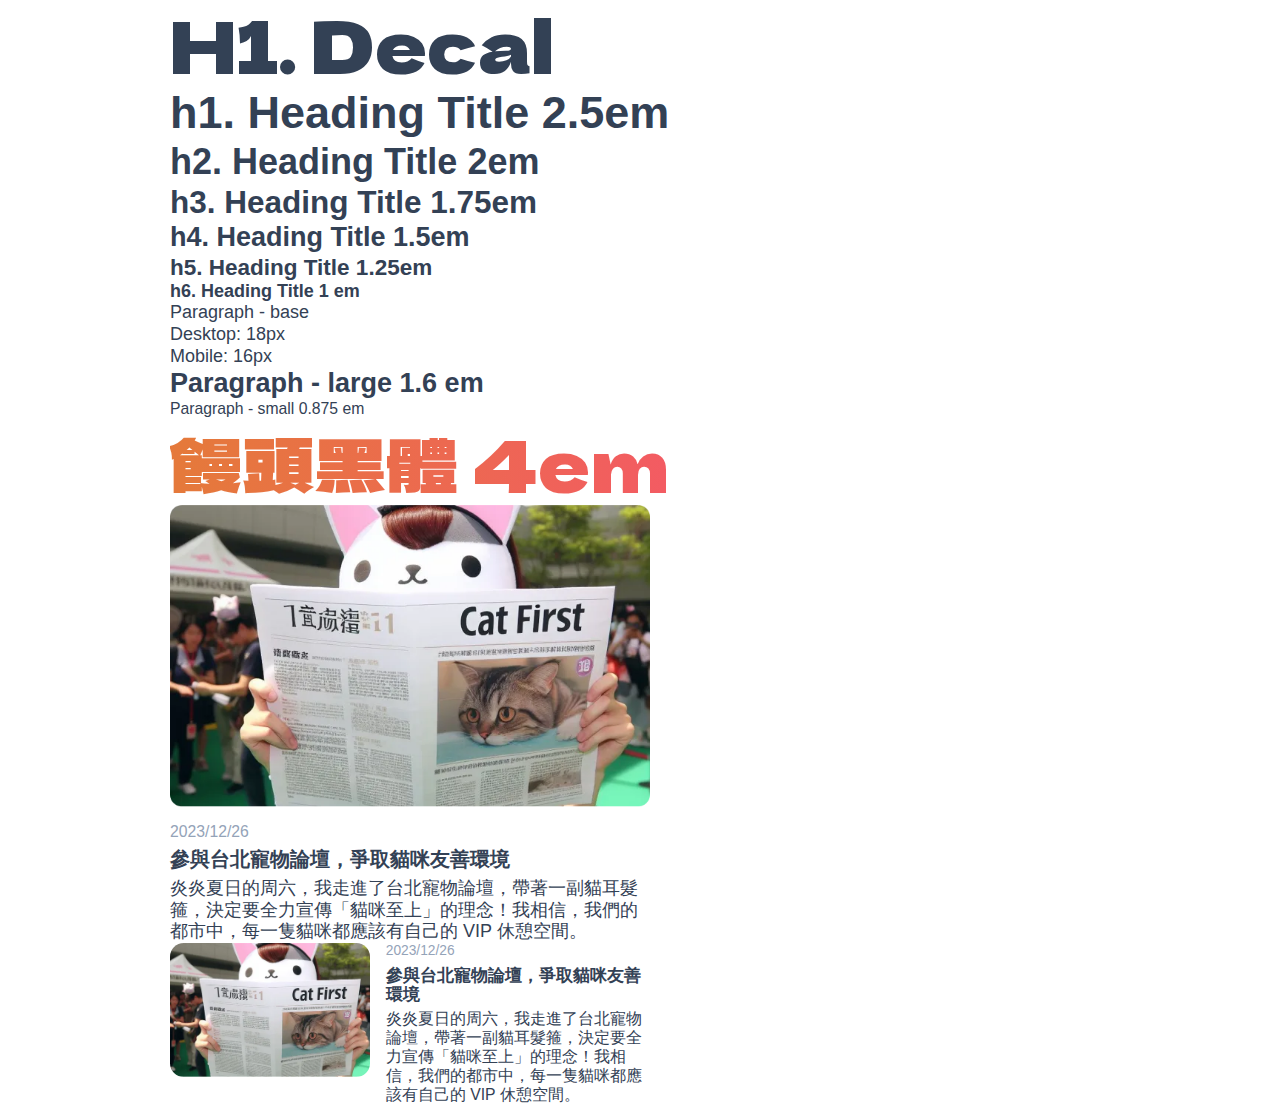
==== commit 3cd56fb1: "fix image src" ====
--- a/styleguide.html
+++ b/styleguide.html
@@ -1,5 +1,5 @@
 <!DOCTYPE html><!--  This site was created in Webflow. https://www.webflow.com  -->
-<!--  Last Published: Sun Nov 19 2023 15:26:25 GMT+0000 (Coordinated Universal Time)  -->
+<!--  Last Published: Sun Nov 19 2023 15:36:37 GMT+0000 (Coordinated Universal Time)  -->
 <html data-wf-page="654d9f0ff9b1f4760e8cc89a" data-wf-site="654d9c58f443499d9c1c55b9">
 <head>
   <meta charset="utf-8">
@@ -34,14 +34,14 @@
   </section>
   <section>
     <div class="w-layout-blockcontainer w-container">
-      <div class="event_card"><img src="images/event.png" loading="lazy" sizes="(max-width: 648px) 100vw, 648px" srcset="images/event.png 500w, images/event.png 648w" alt="">
+      <div class="event_card"><img src="images/event.webp" loading="lazy" sizes="(max-width: 648px) 100vw, 648px" srcset="images/event-p-500.png 500w, images/event.webp 648w" alt="">
         <div class="event_card_content">
           <p class="event_card_date sm">2023/12/26</p>
           <p class="event_card_title">參與台北寵物論壇，爭取貓咪友善環境</p>
           <p>炎炎夏日的周六，我走進了台北寵物論壇，帶著一副貓耳髮箍，決定要全力宣傳「貓咪至上」的理念！我相信，我們的都市中，每一隻貓咪都應該有自己的 VIP 休憩空間。</p>
         </div>
       </div>
-      <div class="event_card sm"><img src="images/event.png" loading="lazy" sizes="200px" srcset="images/event.png 500w, images/event.png 648w" alt="" class="event_card_img sm">
+      <div class="event_card sm"><img src="images/event.webp" loading="lazy" sizes="200px" srcset="images/event-p-500.png 500w, images/event.webp 648w" alt="" class="event_card_img sm">
         <div class="event_card_content">
           <p class="event_card_date sm">2023/12/26</p>
           <p class="event_card_title">參與台北寵物論壇，爭取貓咪友善環境</p>
